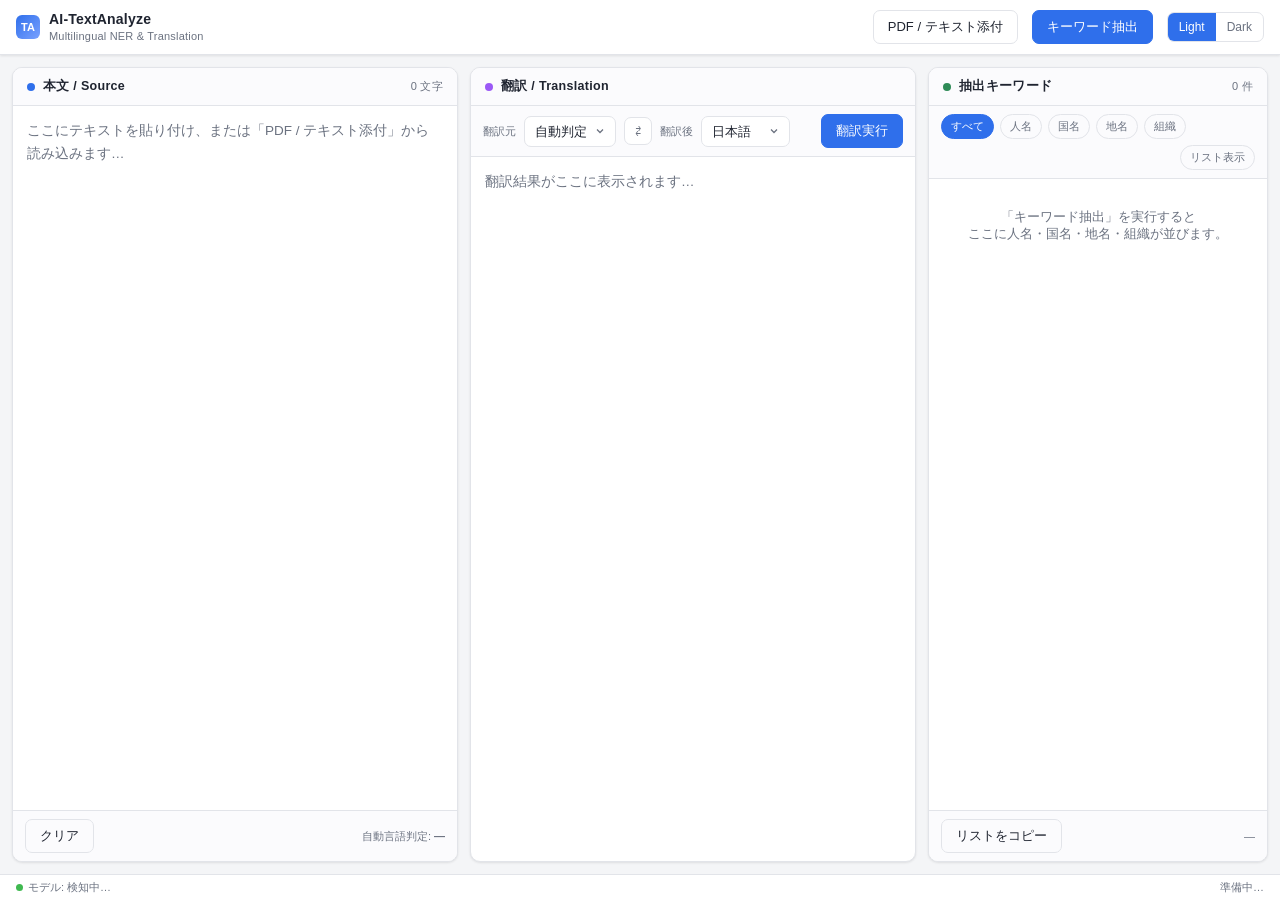
==== frontend/index.html @ 748b71b2 "feat: add offline CPU-only NER/translation desktop app scaffold Implement AI-TextAnalyze per docs/SP" ====
<!DOCTYPE html>
<html lang="ja">
<head>
  <meta charset="UTF-8">
  <meta name="viewport" content="width=device-width, initial-scale=1.0">
  <title>AI-TextAnalyze</title>
  <link rel="stylesheet" href="style.css">
</head>
<body>

  <div class="topbar">
    <div class="brand">
      <div class="logo">TA</div>
      <div>
        AI-TextAnalyze
        <br><small>Multilingual NER &amp; Translation</small>
      </div>
    </div>
    <div class="spacer"></div>
    <button class="btn ghost" id="btnAttach" onclick="attachFile()">PDF / テキスト添付</button>
    <button class="btn primary" id="btnExtract" onclick="extract()">キーワード抽出</button>
    <div class="toggle" id="themeToggle">
      <button data-t="light" class="active" onclick="setTheme('light')">Light</button>
      <button data-t="dark" onclick="setTheme('dark')">Dark</button>
    </div>
  </div>

  <div class="workspace">
    <div class="panel">
      <div class="panel-head">
        <span class="dot" style="background:#2f6feb"></span> 本文 / Source
        <span class="count" id="charCount">0 文字</span>
      </div>
      <div class="panel-body">
        <textarea id="source" placeholder="ここにテキストを貼り付け、または「PDF / テキスト添付」から読み込みます…" oninput="onSourceInput()"></textarea>
      </div>
      <div class="panel-foot">
        <button class="btn ghost" onclick="clearAll()">クリア</button>
        <span class="hint">自動言語判定: <b id="detLang">—</b></span>
      </div>
    </div>

    <div class="panel">
      <div class="panel-head">
        <span class="dot" style="background:#9b59f6"></span> 翻訳 / Translation
      </div>
      <div class="trans-controls">
        <span class="lbl">翻訳元</span>
        <select id="srcLang">
          <option value="auto">自動判定</option>
          <option value="ja">日本語</option>
          <option value="en">English</option>
          <option value="zh">中文</option>
          <option value="ru">Русский</option>
          <option value="ko">한국어</option>
        </select>
        <button class="swap" title="入れ替え" onclick="swapLang()">⇄</button>
        <span class="lbl">翻訳後</span>
        <select id="tgtLang">
          <option value="ja" selected>日本語</option>
          <option value="en">English</option>
          <option value="zh">中文</option>
          <option value="ru">Русский</option>
          <option value="ko">한국어</option>
        </select>
        <button class="btn primary" id="btnTranslate" style="margin-left:auto" onclick="translateText()">翻訳実行</button>
      </div>
      <div class="panel-body">
        <textarea id="target" placeholder="翻訳結果がここに表示されます…" readonly></textarea>
      </div>
    </div>

    <div class="panel">
      <div class="panel-head">
        <span class="dot" style="background:#2e8b57"></span> 抽出キーワード
        <span class="count" id="kwCount">0 件</span>
      </div>
      <div class="kw-toolbar">
        <button class="chip on" data-f="all" onclick="filterKw(this)">すべて</button>
        <button class="chip" data-f="per" onclick="filterKw(this)">人名</button>
        <button class="chip" data-f="country" onclick="filterKw(this)">国名</button>
        <button class="chip" data-f="city" onclick="filterKw(this)">地名</button>
        <button class="chip" data-f="org" onclick="filterKw(this)">組織</button>
        <button class="chip" style="margin-left:auto" onclick="toggleRaw()">リスト表示</button>
      </div>
      <div class="kw-list" id="kwList">
        <div class="kw-empty" style="padding:24px 14px;color:var(--text-sub);font-size:12.5px;text-align:center;">
          「キーワード抽出」を実行すると<br>ここに人名・国名・地名・組織が並びます。
        </div>
      </div>
      <pre class="kw-raw" id="kwRaw"></pre>
      <div class="panel-foot">
        <button class="btn ghost" onclick="copyRaw()">リストをコピー</button>
        <span class="hint" id="kwHint">—</span>
      </div>
    </div>
  </div>

  <div class="statusbar">
    <span id="modelStatus"><span class="status-dot" id="statusDot"></span>モデル: 検知中…</span>
    <span class="spacer"></span>
    <span id="statusMsg">準備中…</span>
  </div>

  <script src="app.js"></script>
</body>
</html>
---- frontend/style.css ----
:root {
  --bg: #f4f5f7;
  --panel: #ffffff;
  --panel-header: #fbfbfd;
  --border: #e2e4e9;
  --text: #1f2430;
  --text-sub: #6b7280;
  --accent: #2f6feb;
  --accent-hover: #2559c9;
  --input-bg: #ffffff;
  --tag-per: #e8f3ec;
  --tag-country: #fef3e2;
  --tag-city: #fff4e6;
  --tag-org: #eef2ff;
  --shadow: 0 1px 3px rgba(0,0,0,.06), 0 1px 2px rgba(0,0,0,.04);
  --toolbar: #ffffff;
}
html[data-theme="dark"] {
  --bg: #14161c;
  --panel: #1b1e26;
  --panel-header: #20242e;
  --border: #2b303c;
  --text: #e6e8ee;
  --text-sub: #8b93a4;
  --accent: #4c86ff;
  --accent-hover: #3d74e8;
  --input-bg: #14161c;
  --tag-per: #1c2e24;
  --tag-country: #33291a;
  --tag-city: #3a2e1a;
  --tag-org: #232a3d;
  --shadow: 0 1px 3px rgba(0,0,0,.4);
  --toolbar: #1b1e26;
}

* { box-sizing: border-box; margin: 0; padding: 0; }
html, body { height: 100%; }
body {
  font-family: -apple-system, "Segoe UI", "Hiragino Kaku Gothic ProN", "Yu Gothic UI", Meiryo, sans-serif;
  background: var(--bg);
  color: var(--text);
  display: flex;
  flex-direction: column;
  height: 100vh;
  overflow: hidden;
  transition: background .2s, color .2s;
}

.topbar {
  display: flex;
  align-items: center;
  gap: 14px;
  padding: 10px 16px;
  background: var(--toolbar);
  border-bottom: 1px solid var(--border);
  box-shadow: var(--shadow);
  z-index: 5;
}
.brand {
  display: flex;
  align-items: center;
  gap: 9px;
  font-weight: 600;
  font-size: 14px;
  letter-spacing: .2px;
}
.brand .logo {
  width: 24px; height: 24px;
  border-radius: 6px;
  background: linear-gradient(135deg, var(--accent), #7aa2ff);
  display: flex; align-items: center; justify-content: center;
  color: #fff; font-size: 11px; font-weight: 700;
}
.brand small { color: var(--text-sub); font-weight: 400; font-size: 11px; }
.topbar .spacer { flex: 1; }

.btn {
  font: inherit;
  font-size: 13px;
  border: 1px solid var(--border);
  background: var(--panel);
  color: var(--text);
  padding: 7px 14px;
  border-radius: 7px;
  cursor: pointer;
  transition: background .15s, border-color .15s, opacity .15s;
  display: inline-flex; align-items: center; gap: 6px;
}
.btn:hover:not(:disabled) { border-color: var(--accent); }
.btn:disabled { opacity: .45; cursor: not-allowed; }
.btn.primary {
  background: var(--accent);
  color: #fff;
  border-color: var(--accent);
  font-weight: 500;
}
.btn.primary:hover:not(:disabled) { background: var(--accent-hover); border-color: var(--accent-hover); }
.btn.ghost { background: transparent; }

select {
  font: inherit;
  font-size: 13px;
  padding: 7px 28px 7px 10px;
  border: 1px solid var(--border);
  border-radius: 7px;
  background: var(--input-bg) url("data:image/svg+xml;utf8,<svg xmlns='http://www.w3.org/2000/svg' width='12' height='12' viewBox='0 0 24 24' fill='none' stroke='%236b7280' stroke-width='2.5'><path d='M6 9l6 6 6-6'/></svg>") no-repeat right 9px center;
  color: var(--text);
  appearance: none;
  cursor: pointer;
}

.toggle {
  display: inline-flex;
  border: 1px solid var(--border);
  border-radius: 7px;
  overflow: hidden;
}
.toggle button {
  border: none; background: transparent; color: var(--text-sub);
  padding: 7px 11px; font: inherit; font-size: 12px; cursor: pointer;
  display: flex; align-items: center; gap: 5px;
}
.toggle button.active { background: var(--accent); color: #fff; }

.workspace {
  flex: 1;
  display: grid;
  grid-template-columns: 1fr 1fr 340px;
  gap: 12px;
  padding: 12px;
  min-height: 0;
}

.panel {
  background: var(--panel);
  border: 1px solid var(--border);
  border-radius: 10px;
  box-shadow: var(--shadow);
  display: flex;
  flex-direction: column;
  min-height: 0;
  overflow: hidden;
}
.panel-head {
  display: flex;
  align-items: center;
  gap: 8px;
  padding: 10px 14px;
  background: var(--panel-header);
  border-bottom: 1px solid var(--border);
  font-size: 12.5px;
  font-weight: 600;
  letter-spacing: .3px;
}
.panel-head .dot { width: 8px; height: 8px; border-radius: 50%; }
.panel-head .count {
  margin-left: auto;
  color: var(--text-sub);
  font-weight: 400;
  font-size: 11px;
}
.panel-body { flex: 1; min-height: 0; display: flex; flex-direction: column; }

textarea {
  flex: 1;
  resize: none;
  border: none;
  outline: none;
  padding: 14px;
  font: inherit;
  font-size: 13.5px;
  line-height: 1.7;
  background: transparent;
  color: var(--text);
}
textarea::placeholder { color: var(--text-sub); }

.panel-foot {
  border-top: 1px solid var(--border);
  padding: 8px 12px;
  display: flex;
  align-items: center;
  gap: 8px;
  background: var(--panel-header);
}
.panel-foot .hint { color: var(--text-sub); font-size: 11px; margin-left: auto; }

.trans-controls {
  display: flex;
  align-items: center;
  gap: 8px;
  padding: 8px 12px;
  border-bottom: 1px solid var(--border);
  background: var(--panel-header);
  flex-wrap: wrap;
}
.trans-controls .lbl { font-size: 11px; color: var(--text-sub); }
.swap {
  border: 1px solid var(--border);
  background: var(--panel);
  color: var(--text-sub);
  width: 28px; height: 28px;
  border-radius: 7px; cursor: pointer;
  display: flex; align-items: center; justify-content: center;
}
.swap:hover { color: var(--accent); border-color: var(--accent); }

.kw-toolbar {
  display: flex; gap: 6px; padding: 8px 12px;
  border-bottom: 1px solid var(--border);
  background: var(--panel-header);
  flex-wrap: wrap;
}
.chip {
  font-size: 11px; padding: 4px 9px; border-radius: 20px;
  border: 1px solid var(--border); background: transparent;
  color: var(--text-sub); cursor: pointer;
}
.chip.on { background: var(--accent); color:#fff; border-color: var(--accent); }

.kw-list { flex: 1; overflow-y: auto; padding: 6px; }
.kw-item {
  display: flex; align-items: center; gap: 10px;
  padding: 8px 10px; border-radius: 7px;
  font-size: 13px;
}
.kw-item:hover { background: var(--panel-header); }
.kw-badge {
  font-size: 10px; font-weight: 600; letter-spacing: .3px;
  padding: 2px 7px; border-radius: 4px; flex-shrink: 0;
  min-width: 44px; text-align: center;
}
.b-per { background: var(--tag-per); color: #2e8b57; }
.b-country { background: var(--tag-country); color: #c97b1e; }
.b-city { background: var(--tag-city); color: #b86a10; }
.b-org { background: var(--tag-org); color: var(--accent); }
html[data-theme="dark"] .b-per { color:#7ee0a3; }
html[data-theme="dark"] .b-country { color:#f0b968; }
html[data-theme="dark"] .b-city { color:#e8a84a; }
html[data-theme="dark"] .b-org { color:#8fb4ff; }
.kw-term { flex: 1; }
.kw-freq { font-size: 11px; color: var(--text-sub); }

.kw-raw {
  display:none;
  flex:1; padding:14px; font-size:13px; line-height:1.9;
  white-space:pre-wrap; overflow-y:auto; color:var(--text);
  font-family: "SF Mono", Consolas, monospace;
}

.statusbar {
  display: flex; align-items: center; gap: 16px;
  padding: 5px 16px;
  background: var(--toolbar);
  border-top: 1px solid var(--border);
  font-size: 11px; color: var(--text-sub);
}
.statusbar .spacer { flex: 1; }
.status-dot { width:7px; height:7px; border-radius:50%; background:#3fb950; display:inline-block; margin-right:5px; }
.status-dot.warn { background: #d29922; }

::-webkit-scrollbar { width: 10px; }
::-webkit-scrollbar-thumb { background: var(--border); border-radius: 10px; border: 2px solid var(--panel); }

@media (max-width: 1100px) {
  .workspace { grid-template-columns: 1fr 1fr; }
  .workspace .panel:last-child { grid-column: 1 / -1; max-height: 280px; }
}
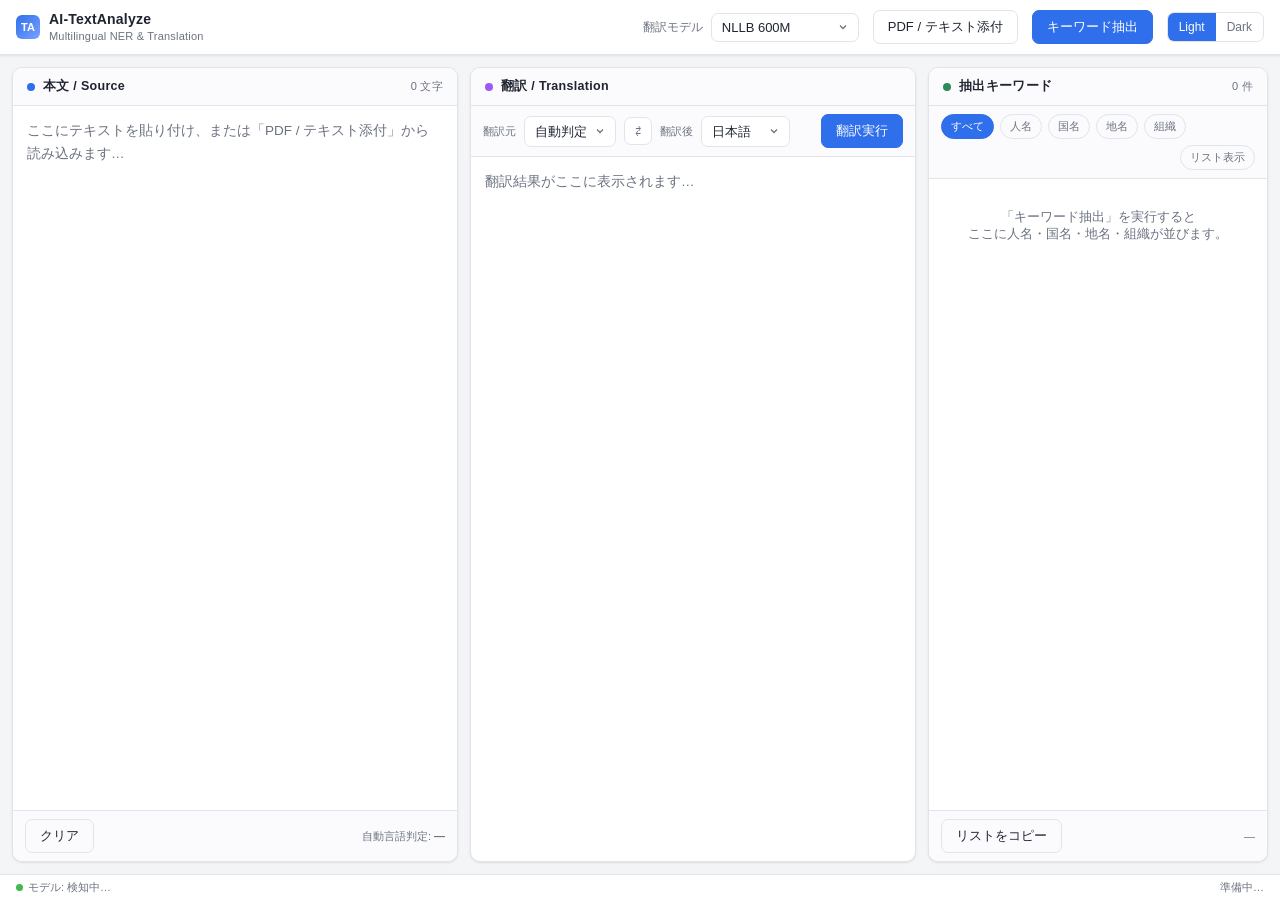
==== commit fd4be95d: "feat(mt): add 1.3B model picker and improve legal-document translation Expose NLLB 600M/1.3B selecti" ====
--- a/frontend/index.html
+++ b/frontend/index.html
@@ -17,6 +17,13 @@
       </div>
     </div>
     <div class="spacer"></div>
+    <label class="mt-model-picker">
+      <span class="lbl">翻訳モデル</span>
+      <select id="mtModelSelect" onchange="onMtModelChange()" aria-label="翻訳モデル選択">
+        <option value="nllb-600m">NLLB 600M</option>
+        <option value="nllb-1.3b">NLLB 1.3B</option>
+      </select>
+    </label>
     <button class="btn ghost" id="btnAttach" onclick="attachFile()">PDF / テキスト添付</button>
     <button class="btn primary" id="btnExtract" onclick="extract()">キーワード抽出</button>
     <div class="toggle" id="themeToggle">
@@ -102,6 +109,16 @@
     <span id="statusMsg">準備中…</span>
   </div>
 
+  <div class="progress-overlay" id="progressOverlay" style="display:none" aria-live="polite">
+    <div class="progress-box">
+      <div class="progress-label" id="progressLabel">処理中…</div>
+      <div class="progress-track" id="progressTrack">
+        <div class="progress-bar" id="progressBar"></div>
+      </div>
+      <div class="progress-detail" id="progressDetail"></div>
+    </div>
+  </div>
+
   <script src="app.js"></script>
 </body>
 </html>
--- a/frontend/style.css
+++ b/frontend/style.css
@@ -74,6 +74,20 @@
 .brand small { color: var(--text-sub); font-weight: 400; font-size: 11px; }
 .topbar .spacer { flex: 1; }
 
+.mt-model-picker {
+  display: inline-flex;
+  align-items: center;
+  gap: 8px;
+  font-size: 12px;
+  color: var(--text-sub);
+}
+.mt-model-picker .lbl { white-space: nowrap; }
+.mt-model-picker select {
+  min-width: 148px;
+  padding-top: 6px;
+  padding-bottom: 6px;
+}
+
 .btn {
   font: inherit;
   font-size: 13px;
@@ -266,3 +280,58 @@
   .workspace { grid-template-columns: 1fr 1fr; }
   .workspace .panel:last-child { grid-column: 1 / -1; max-height: 280px; }
 }
+
+/* ---- Center progress overlay ---- */
+.progress-overlay {
+  position: fixed;
+  inset: 0;
+  display: flex;
+  align-items: center;
+  justify-content: center;
+  background: rgba(0, 0, 0, 0.45);
+  z-index: 1000;
+}
+.progress-box {
+  min-width: 260px;
+  max-width: 360px;
+  padding: 18px 22px 16px;
+  border-radius: 10px;
+  background: rgba(0, 0, 0, 0.82);
+  border: 1px solid rgba(255, 220, 80, 0.35);
+  box-shadow: 0 8px 28px rgba(0, 0, 0, 0.35);
+  text-align: center;
+}
+.progress-label {
+  color: #ffd84d;
+  font-size: 14px;
+  font-weight: 600;
+  letter-spacing: 0.3px;
+  margin-bottom: 12px;
+}
+.progress-track {
+  height: 8px;
+  border-radius: 999px;
+  background: rgba(255, 255, 255, 0.12);
+  overflow: hidden;
+}
+.progress-bar {
+  height: 100%;
+  width: 0%;
+  border-radius: 999px;
+  background: linear-gradient(90deg, #e6b800, #ffd84d);
+  transition: width 0.25s ease;
+}
+.progress-bar.indeterminate {
+  width: 35% !important;
+  animation: progress-indeterminate 1.2s ease-in-out infinite;
+}
+@keyframes progress-indeterminate {
+  0% { transform: translateX(-120%); }
+  100% { transform: translateX(320%); }
+}
+.progress-detail {
+  margin-top: 8px;
+  color: #f0d060;
+  font-size: 11px;
+  min-height: 14px;
+}
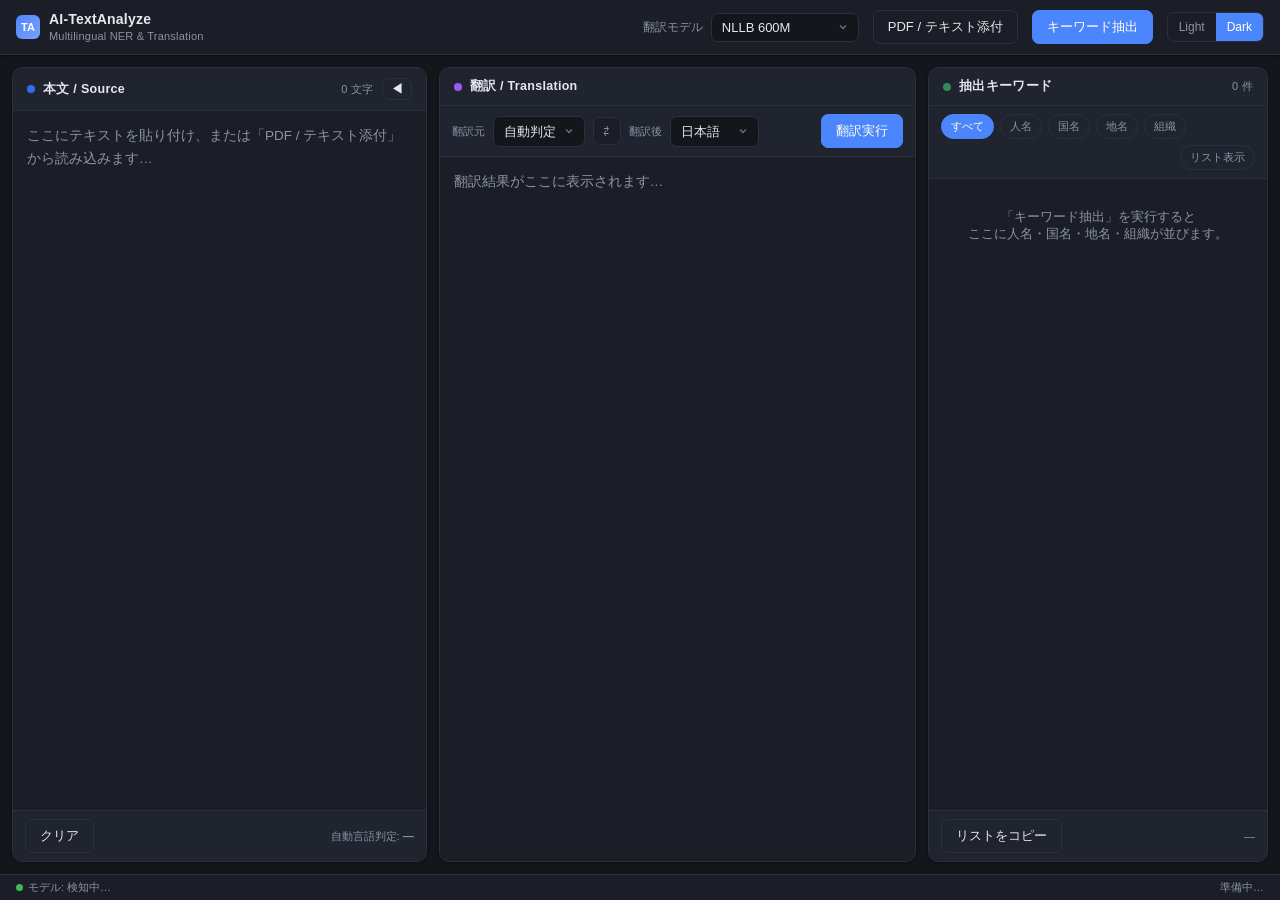
==== commit a0d8ff93: "feat(ui,mt): dark default, source sidebar, and honnyaku accuracy fixes Default to dark theme and col" ====
--- a/frontend/index.html
+++ b/frontend/index.html
@@ -1,5 +1,5 @@
 <!DOCTYPE html>
-<html lang="ja">
+<html lang="ja" data-theme="dark">
 <head>
   <meta charset="UTF-8">
   <meta name="viewport" content="width=device-width, initial-scale=1.0">
@@ -27,78 +27,101 @@
     <button class="btn ghost" id="btnAttach" onclick="attachFile()">PDF / テキスト添付</button>
     <button class="btn primary" id="btnExtract" onclick="extract()">キーワード抽出</button>
     <div class="toggle" id="themeToggle">
-      <button data-t="light" class="active" onclick="setTheme('light')">Light</button>
-      <button data-t="dark" onclick="setTheme('dark')">Dark</button>
+      <button data-t="light" onclick="setTheme('light')">Light</button>
+      <button data-t="dark" class="active" onclick="setTheme('dark')">Dark</button>
     </div>
   </div>
 
-  <div class="workspace">
-    <div class="panel">
+  <div class="workspace" id="workspace">
+    <div class="panel panel-source" id="sourcePanel">
       <div class="panel-head">
-        <span class="dot" style="background:#2f6feb"></span> 本文 / Source
+        <span class="dot" style="background:#2f6feb"></span>
+        <span class="panel-title">本文 / Source</span>
         <span class="count" id="charCount">0 文字</span>
+        <button
+          class="btn ghost icon-btn"
+          id="btnToggleSource"
+          type="button"
+          title="本文を折りたたむ"
+          aria-label="本文サイドバーを折りたたむ"
+          onclick="toggleSourceSidebar()"
+        >◀</button>
       </div>
-      <div class="panel-body">
+      <button
+        class="source-rail"
+        id="sourceRail"
+        type="button"
+        title="本文を展開"
+        aria-label="本文サイドバーを展開"
+        onclick="toggleSourceSidebar()"
+      >
+        <span class="source-rail-icon">▶</span>
+        <span class="source-rail-label">本文</span>
+        <span class="source-rail-count" id="charCountRail">0</span>
+      </button>
+      <div class="panel-body source-body">
         <textarea id="source" placeholder="ここにテキストを貼り付け、または「PDF / テキスト添付」から読み込みます…" oninput="onSourceInput()"></textarea>
       </div>
-      <div class="panel-foot">
+      <div class="panel-foot source-foot">
         <button class="btn ghost" onclick="clearAll()">クリア</button>
         <span class="hint">自動言語判定: <b id="detLang">—</b></span>
       </div>
     </div>
 
-    <div class="panel">
-      <div class="panel-head">
-        <span class="dot" style="background:#9b59f6"></span> 翻訳 / Translation
-      </div>
-      <div class="trans-controls">
-        <span class="lbl">翻訳元</span>
-        <select id="srcLang">
-          <option value="auto">自動判定</option>
-          <option value="ja">日本語</option>
-          <option value="en">English</option>
-          <option value="zh">中文</option>
-          <option value="ru">Русский</option>
-          <option value="ko">한국어</option>
-        </select>
-        <button class="swap" title="入れ替え" onclick="swapLang()">⇄</button>
-        <span class="lbl">翻訳後</span>
-        <select id="tgtLang">
-          <option value="ja" selected>日本語</option>
-          <option value="en">English</option>
-          <option value="zh">中文</option>
-          <option value="ru">Русский</option>
-          <option value="ko">한국어</option>
-        </select>
-        <button class="btn primary" id="btnTranslate" style="margin-left:auto" onclick="translateText()">翻訳実行</button>
-      </div>
-      <div class="panel-body">
-        <textarea id="target" placeholder="翻訳結果がここに表示されます…" readonly></textarea>
-      </div>
-    </div>
-
-    <div class="panel">
-      <div class="panel-head">
-        <span class="dot" style="background:#2e8b57"></span> 抽出キーワード
-        <span class="count" id="kwCount">0 件</span>
-      </div>
-      <div class="kw-toolbar">
-        <button class="chip on" data-f="all" onclick="filterKw(this)">すべて</button>
-        <button class="chip" data-f="per" onclick="filterKw(this)">人名</button>
-        <button class="chip" data-f="country" onclick="filterKw(this)">国名</button>
-        <button class="chip" data-f="city" onclick="filterKw(this)">地名</button>
-        <button class="chip" data-f="org" onclick="filterKw(this)">組織</button>
-        <button class="chip" style="margin-left:auto" onclick="toggleRaw()">リスト表示</button>
-      </div>
-      <div class="kw-list" id="kwList">
-        <div class="kw-empty" style="padding:24px 14px;color:var(--text-sub);font-size:12.5px;text-align:center;">
-          「キーワード抽出」を実行すると<br>ここに人名・国名・地名・組織が並びます。
+    <div class="main-panels">
+      <div class="panel">
+        <div class="panel-head">
+          <span class="dot" style="background:#9b59f6"></span> 翻訳 / Translation
+        </div>
+        <div class="trans-controls">
+          <span class="lbl">翻訳元</span>
+          <select id="srcLang">
+            <option value="auto">自動判定</option>
+            <option value="ja">日本語</option>
+            <option value="en">English</option>
+            <option value="zh">中文</option>
+            <option value="ru">Русский</option>
+            <option value="ko">한국어</option>
+          </select>
+          <button class="swap" title="入れ替え" onclick="swapLang()">⇄</button>
+          <span class="lbl">翻訳後</span>
+          <select id="tgtLang">
+            <option value="ja" selected>日本語</option>
+            <option value="en">English</option>
+            <option value="zh">中文</option>
+            <option value="ru">Русский</option>
+            <option value="ko">한국어</option>
+          </select>
+          <button class="btn primary" id="btnTranslate" style="margin-left:auto" onclick="translateText()">翻訳実行</button>
+        </div>
+        <div class="panel-body">
+          <textarea id="target" placeholder="翻訳結果がここに表示されます…" readonly></textarea>
         </div>
       </div>
-      <pre class="kw-raw" id="kwRaw"></pre>
-      <div class="panel-foot">
-        <button class="btn ghost" onclick="copyRaw()">リストをコピー</button>
-        <span class="hint" id="kwHint">—</span>
+
+      <div class="panel panel-keywords">
+        <div class="panel-head">
+          <span class="dot" style="background:#2e8b57"></span> 抽出キーワード
+          <span class="count" id="kwCount">0 件</span>
+        </div>
+        <div class="kw-toolbar">
+          <button class="chip on" data-f="all" onclick="filterKw(this)">すべて</button>
+          <button class="chip" data-f="per" onclick="filterKw(this)">人名</button>
+          <button class="chip" data-f="country" onclick="filterKw(this)">国名</button>
+          <button class="chip" data-f="city" onclick="filterKw(this)">地名</button>
+          <button class="chip" data-f="org" onclick="filterKw(this)">組織</button>
+          <button class="chip" style="margin-left:auto" onclick="toggleRaw()">リスト表示</button>
+        </div>
+        <div class="kw-list" id="kwList">
+          <div class="kw-empty" style="padding:24px 14px;color:var(--text-sub);font-size:12.5px;text-align:center;">
+            「キーワード抽出」を実行すると<br>ここに人名・国名・地名・組織が並びます。
+          </div>
+        </div>
+        <pre class="kw-raw" id="kwRaw"></pre>
+        <div class="panel-foot">
+          <button class="btn ghost" onclick="copyRaw()">リストをコピー</button>
+          <span class="hint" id="kwHint">—</span>
+        </div>
       </div>
     </div>
   </div>
--- a/frontend/style.css
+++ b/frontend/style.css
@@ -139,9 +139,20 @@
 .workspace {
   flex: 1;
   display: grid;
-  grid-template-columns: 1fr 1fr 340px;
+  grid-template-columns: minmax(280px, 1fr) minmax(0, 2fr);
   gap: 12px;
   padding: 12px;
+  min-height: 0;
+}
+.workspace.source-collapsed {
+  grid-template-columns: 48px minmax(0, 1fr);
+}
+
+.main-panels {
+  display: grid;
+  grid-template-columns: minmax(0, 1fr) 340px;
+  gap: 12px;
+  min-width: 0;
   min-height: 0;
 }
 
@@ -154,6 +165,9 @@
   flex-direction: column;
   min-height: 0;
   overflow: hidden;
+}
+.panel-source {
+  transition: width .2s ease;
 }
 .panel-head {
   display: flex;
@@ -167,13 +181,62 @@
   letter-spacing: .3px;
 }
 .panel-head .dot { width: 8px; height: 8px; border-radius: 50%; }
+.panel-head .panel-title { white-space: nowrap; }
 .panel-head .count {
   margin-left: auto;
   color: var(--text-sub);
   font-weight: 400;
   font-size: 11px;
 }
+.icon-btn {
+  padding: 4px 8px;
+  min-width: 28px;
+  justify-content: center;
+  font-size: 12px;
+  line-height: 1;
+}
 .panel-body { flex: 1; min-height: 0; display: flex; flex-direction: column; }
+
+.source-rail {
+  display: none;
+  flex: 1;
+  width: 100%;
+  border: none;
+  background: var(--panel-header);
+  color: var(--text-sub);
+  cursor: pointer;
+  flex-direction: column;
+  align-items: center;
+  justify-content: flex-start;
+  gap: 12px;
+  padding: 14px 0;
+}
+.source-rail:hover { color: var(--accent); background: var(--panel); }
+.source-rail-icon { font-size: 12px; line-height: 1; }
+.source-rail-label {
+  writing-mode: vertical-rl;
+  text-orientation: mixed;
+  font-size: 12px;
+  font-weight: 600;
+  letter-spacing: 0.2em;
+}
+.source-rail-count {
+  font-size: 10px;
+  writing-mode: horizontal-tb;
+  color: var(--text-sub);
+}
+
+.workspace.source-collapsed .panel-source .panel-head,
+.workspace.source-collapsed .panel-source .source-body,
+.workspace.source-collapsed .panel-source .source-foot {
+  display: none;
+}
+.workspace.source-collapsed .panel-source .source-rail {
+  display: flex;
+}
+.workspace.source-collapsed .panel-source {
+  min-width: 48px;
+}
 
 textarea {
   flex: 1;
@@ -277,8 +340,13 @@
 ::-webkit-scrollbar-thumb { background: var(--border); border-radius: 10px; border: 2px solid var(--panel); }
 
 @media (max-width: 1100px) {
-  .workspace { grid-template-columns: 1fr 1fr; }
-  .workspace .panel:last-child { grid-column: 1 / -1; max-height: 280px; }
+  .workspace:not(.source-collapsed) {
+    grid-template-columns: minmax(220px, 0.9fr) minmax(0, 1.1fr);
+  }
+  .main-panels {
+    grid-template-columns: 1fr;
+  }
+  .panel-keywords { max-height: 280px; }
 }
 
 /* ---- Center progress overlay ---- */
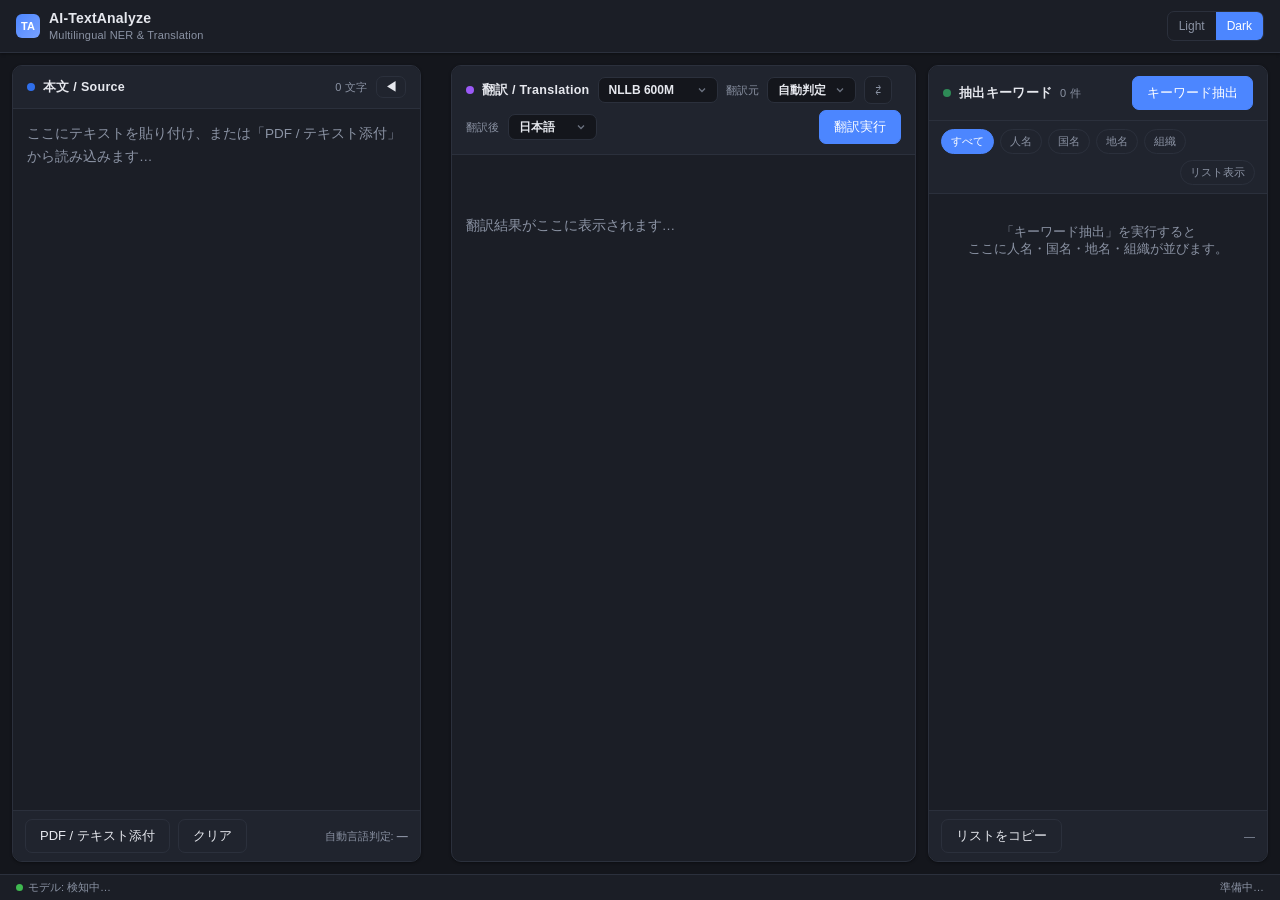
==== commit aa5c5c34: "feat(ui,release): portable build fixes and full UI/UX overhaul Relocate controls to panel headers, a" ====
--- a/frontend/index.html
+++ b/frontend/index.html
@@ -17,15 +17,6 @@
       </div>
     </div>
     <div class="spacer"></div>
-    <label class="mt-model-picker">
-      <span class="lbl">翻訳モデル</span>
-      <select id="mtModelSelect" onchange="onMtModelChange()" aria-label="翻訳モデル選択">
-        <option value="nllb-600m">NLLB 600M</option>
-        <option value="nllb-1.3b">NLLB 1.3B</option>
-      </select>
-    </label>
-    <button class="btn ghost" id="btnAttach" onclick="attachFile()">PDF / テキスト添付</button>
-    <button class="btn primary" id="btnExtract" onclick="extract()">キーワード抽出</button>
     <div class="toggle" id="themeToggle">
       <button data-t="light" onclick="setTheme('light')">Light</button>
       <button data-t="dark" class="active" onclick="setTheme('dark')">Dark</button>
@@ -60,22 +51,36 @@
         <span class="source-rail-count" id="charCountRail">0</span>
       </button>
       <div class="panel-body source-body">
-        <textarea id="source" placeholder="ここにテキストを貼り付け、または「PDF / テキスト添付」から読み込みます…" oninput="onSourceInput()"></textarea>
+        <div
+          id="source"
+          class="text-surface source-surface"
+          contenteditable="true"
+          spellcheck="false"
+          data-placeholder="ここにテキストを貼り付け、または「PDF / テキスト添付」から読み込みます…"
+        ></div>
       </div>
       <div class="panel-foot source-foot">
-        <button class="btn ghost" onclick="clearAll()">クリア</button>
+        <button class="btn ghost" id="btnAttach" type="button" onclick="attachFile()">PDF / テキスト添付</button>
+        <button class="btn ghost" type="button" onclick="clearAll()">クリア</button>
         <span class="hint">自動言語判定: <b id="detLang">—</b></span>
       </div>
     </div>
 
-    <div class="main-panels">
-      <div class="panel">
-        <div class="panel-head">
-          <span class="dot" style="background:#9b59f6"></span> 翻訳 / Translation
-        </div>
-        <div class="trans-controls">
+    <div class="splitter" id="splitter" role="separator" aria-orientation="vertical" aria-label="本文と翻訳の幅を変更"></div>
+
+    <div class="main-panels" id="mainPanels">
+      <div class="panel panel-translate">
+        <div class="panel-head trans-head">
+          <span class="dot" style="background:#9b59f6"></span>
+          <span class="panel-title">翻訳 / Translation</span>
+          <label class="mt-model-picker compact">
+            <select id="mtModelSelect" onchange="onMtModelChange()" aria-label="翻訳モデル選択">
+              <option value="nllb-600m">NLLB 600M</option>
+              <option value="nllb-1.3b">NLLB 1.3B</option>
+            </select>
+          </label>
           <span class="lbl">翻訳元</span>
-          <select id="srcLang">
+          <select id="srcLang" aria-label="翻訳元言語">
             <option value="auto">自動判定</option>
             <option value="ja">日本語</option>
             <option value="en">English</option>
@@ -83,34 +88,38 @@
             <option value="ru">Русский</option>
             <option value="ko">한국어</option>
           </select>
-          <button class="swap" title="入れ替え" onclick="swapLang()">⇄</button>
+          <button class="swap" type="button" title="入れ替え" aria-label="翻訳元と翻訳後を入れ替え" onclick="swapLang()">⇄</button>
           <span class="lbl">翻訳後</span>
-          <select id="tgtLang">
+          <select id="tgtLang" aria-label="翻訳後言語">
             <option value="ja" selected>日本語</option>
             <option value="en">English</option>
             <option value="zh">中文</option>
             <option value="ru">Русский</option>
             <option value="ko">한국어</option>
           </select>
-          <button class="btn primary" id="btnTranslate" style="margin-left:auto" onclick="translateText()">翻訳実行</button>
+          <button class="btn primary" id="btnTranslate" type="button" onclick="translateText()">翻訳実行</button>
         </div>
         <div class="panel-body">
-          <textarea id="target" placeholder="翻訳結果がここに表示されます…" readonly></textarea>
+          <div id="targetView" class="text-surface target-surface" aria-label="翻訳結果">
+            <div class="target-empty">翻訳結果がここに表示されます…</div>
+          </div>
         </div>
       </div>
 
       <div class="panel panel-keywords">
-        <div class="panel-head">
-          <span class="dot" style="background:#2e8b57"></span> 抽出キーワード
+        <div class="panel-head kw-head">
+          <span class="dot" style="background:#2e8b57"></span>
+          <span class="panel-title">抽出キーワード</span>
           <span class="count" id="kwCount">0 件</span>
+          <button class="btn primary" id="btnExtract" type="button" onclick="extract()">キーワード抽出</button>
         </div>
         <div class="kw-toolbar">
-          <button class="chip on" data-f="all" onclick="filterKw(this)">すべて</button>
-          <button class="chip" data-f="per" onclick="filterKw(this)">人名</button>
-          <button class="chip" data-f="country" onclick="filterKw(this)">国名</button>
-          <button class="chip" data-f="city" onclick="filterKw(this)">地名</button>
-          <button class="chip" data-f="org" onclick="filterKw(this)">組織</button>
-          <button class="chip" style="margin-left:auto" onclick="toggleRaw()">リスト表示</button>
+          <button class="chip on" data-f="all" type="button" onclick="filterKw(this)">すべて</button>
+          <button class="chip" data-f="per" type="button" onclick="filterKw(this)">人名</button>
+          <button class="chip" data-f="country" type="button" onclick="filterKw(this)">国名</button>
+          <button class="chip" data-f="city" type="button" onclick="filterKw(this)">地名</button>
+          <button class="chip" data-f="org" type="button" onclick="filterKw(this)">組織</button>
+          <button class="chip" style="margin-left:auto" type="button" onclick="toggleRaw()">リスト表示</button>
         </div>
         <div class="kw-list" id="kwList">
           <div class="kw-empty" style="padding:24px 14px;color:var(--text-sub);font-size:12.5px;text-align:center;">
@@ -119,7 +128,7 @@
         </div>
         <pre class="kw-raw" id="kwRaw"></pre>
         <div class="panel-foot">
-          <button class="btn ghost" onclick="copyRaw()">リストをコピー</button>
+          <button class="btn ghost" type="button" onclick="copyRaw()">リストをコピー</button>
           <span class="hint" id="kwHint">—</span>
         </div>
       </div>
--- a/frontend/style.css
+++ b/frontend/style.css
@@ -14,6 +14,8 @@
   --tag-org: #eef2ff;
   --shadow: 0 1px 3px rgba(0,0,0,.06), 0 1px 2px rgba(0,0,0,.04);
   --toolbar: #ffffff;
+  --kw-mark: #ffe566;
+  --align-hl: rgba(255, 120, 120, 0.28);
 }
 html[data-theme="dark"] {
   --bg: #14161c;
@@ -31,6 +33,8 @@
   --tag-org: #232a3d;
   --shadow: 0 1px 3px rgba(0,0,0,.4);
   --toolbar: #1b1e26;
+  --kw-mark: #c9a800;
+  --align-hl: rgba(255, 100, 100, 0.32);
 }
 
 * { box-sizing: border-box; margin: 0; padding: 0; }
@@ -136,16 +140,43 @@
 }
 .toggle button.active { background: var(--accent); color: #fff; }
 
+.mt-model-picker.compact select {
+  min-width: 120px;
+  padding-top: 5px;
+  padding-bottom: 5px;
+  font-size: 12px;
+}
+
 .workspace {
   flex: 1;
   display: grid;
-  grid-template-columns: minmax(280px, 1fr) minmax(0, 2fr);
-  gap: 12px;
+  grid-template-columns: var(--source-col-width, minmax(280px, 1fr)) 6px minmax(0, 2fr);
+  gap: 0 12px;
   padding: 12px;
   min-height: 0;
 }
 .workspace.source-collapsed {
-  grid-template-columns: 48px minmax(0, 1fr);
+  grid-template-columns: 48px 0 minmax(0, 1fr);
+}
+
+.splitter {
+  width: 6px;
+  margin: 0 -3px;
+  cursor: col-resize;
+  border-radius: 4px;
+  background: transparent;
+  transition: background 0.15s;
+  z-index: 2;
+  align-self: stretch;
+}
+.splitter:hover,
+.splitter.dragging {
+  background: var(--accent);
+  opacity: 0.45;
+}
+.workspace.source-collapsed .splitter {
+  display: none;
+  pointer-events: none;
 }
 
 .main-panels {
@@ -183,10 +214,50 @@
 .panel-head .dot { width: 8px; height: 8px; border-radius: 50%; }
 .panel-head .panel-title { white-space: nowrap; }
 .panel-head .count {
-  margin-left: auto;
   color: var(--text-sub);
   font-weight: 400;
   font-size: 11px;
+}
+.panel-head.kw-head .count,
+.panel-head.trans-head .panel-title {
+  margin-right: 0;
+}
+.panel-head.kw-head #btnExtract {
+  margin-left: auto;
+}
+.trans-head {
+  flex-wrap: wrap;
+  gap: 6px 8px;
+}
+.trans-head .lbl {
+  font-size: 11px;
+  color: var(--text-sub);
+  font-weight: 400;
+}
+.trans-head select {
+  padding-top: 5px;
+  padding-bottom: 5px;
+  font-size: 12px;
+}
+.trans-head .swap {
+  border: 1px solid var(--border);
+  background: var(--panel);
+  color: var(--text-sub);
+  width: 28px;
+  height: 28px;
+  border-radius: 7px;
+  cursor: pointer;
+  display: flex;
+  align-items: center;
+  justify-content: center;
+  flex-shrink: 0;
+}
+.trans-head .swap:hover {
+  color: var(--accent);
+  border-color: var(--accent);
+}
+.trans-head #btnTranslate {
+  margin-left: auto;
 }
 .icon-btn {
   padding: 4px 8px;
@@ -236,6 +307,10 @@
 }
 .workspace.source-collapsed .panel-source {
   min-width: 48px;
+}
+
+.panel-source .panel-head .count {
+  margin-left: auto;
 }
 
 textarea {
@@ -252,6 +327,67 @@
 }
 textarea::placeholder { color: var(--text-sub); }
 
+textarea::placeholder { color: var(--text-sub); }
+
+.text-surface {
+  flex: 1;
+  overflow-y: auto;
+  padding: 14px;
+  font: inherit;
+  font-size: 13.5px;
+  line-height: 1.7;
+  background: transparent;
+  color: var(--text);
+  outline: none;
+  white-space: pre-wrap;
+  word-break: break-word;
+}
+.text-surface:empty::before {
+  content: attr(data-placeholder);
+  color: var(--text-sub);
+  pointer-events: none;
+}
+.source-surface {
+  min-height: 100%;
+}
+.target-surface {
+  min-height: 100%;
+}
+.target-empty {
+  color: var(--text-sub);
+  font-size: 13.5px;
+}
+.mt-unit {
+  padding: 2px 4px;
+  margin: 0 -4px;
+  border-radius: 4px;
+  cursor: pointer;
+  transition: background 0.12s;
+}
+.mt-unit:hover {
+  background: var(--panel-header);
+}
+.mt-unit.align-hl {
+  background: var(--align-hl);
+}
+.source-span.align-hl {
+  background: var(--align-hl);
+  border-radius: 3px;
+}
+mark.kw-mark {
+  background: var(--kw-mark);
+  color: inherit;
+  padding: 0 1px;
+  border-radius: 2px;
+}
+mark.align-hl,
+.source-span.align-hl {
+  background: var(--align-hl);
+  color: inherit;
+  padding: 0 1px;
+  border-radius: 2px;
+}
+
 .panel-foot {
   border-top: 1px solid var(--border);
   padding: 8px 12px;
@@ -263,13 +399,7 @@
 .panel-foot .hint { color: var(--text-sub); font-size: 11px; margin-left: auto; }
 
 .trans-controls {
-  display: flex;
-  align-items: center;
-  gap: 8px;
-  padding: 8px 12px;
-  border-bottom: 1px solid var(--border);
-  background: var(--panel-header);
-  flex-wrap: wrap;
+  display: none;
 }
 .trans-controls .lbl { font-size: 11px; color: var(--text-sub); }
 .swap {
@@ -296,12 +426,20 @@
 .chip.on { background: var(--accent); color:#fff; border-color: var(--accent); }
 
 .kw-list { flex: 1; overflow-y: auto; padding: 6px; }
+.panel-foot .hint { color: var(--text-sub); font-size: 11px; margin-left: auto; }
+
 .kw-item {
   display: flex; align-items: center; gap: 10px;
   padding: 8px 10px; border-radius: 7px;
   font-size: 13px;
+  cursor: pointer;
+  border: 1px solid transparent;
 }
 .kw-item:hover { background: var(--panel-header); }
+.kw-item.selected {
+  background: var(--panel-header);
+  border-color: var(--accent);
+}
 .kw-badge {
   font-size: 10px; font-weight: 600; letter-spacing: .3px;
   padding: 2px 7px; border-radius: 4px; flex-shrink: 0;
@@ -341,7 +479,7 @@
 
 @media (max-width: 1100px) {
   .workspace:not(.source-collapsed) {
-    grid-template-columns: minmax(220px, 0.9fr) minmax(0, 1.1fr);
+    grid-template-columns: var(--source-col-width, minmax(220px, 0.9fr)) 6px minmax(0, 1.1fr);
   }
   .main-panels {
     grid-template-columns: 1fr;
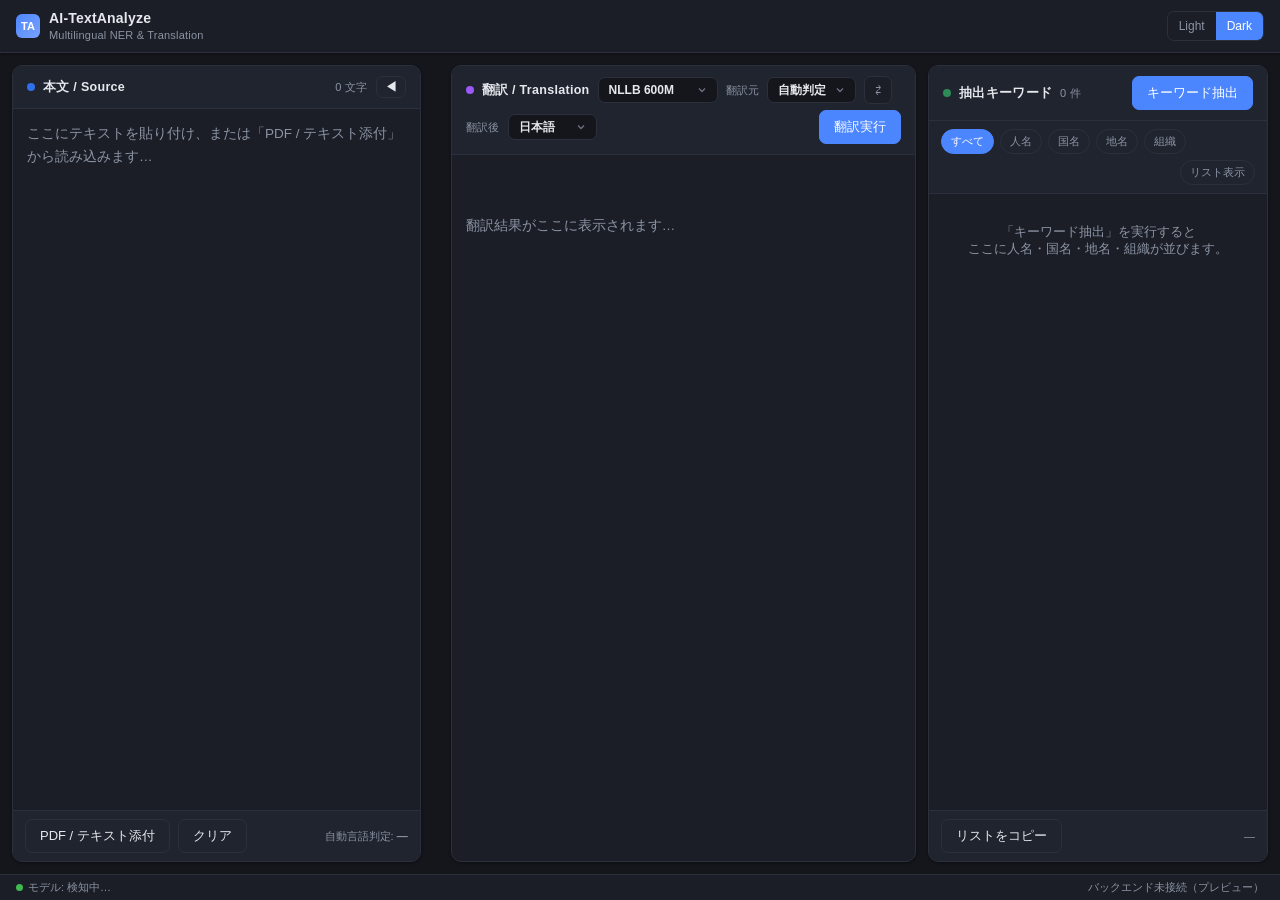
==== commit 36933fe5: "fix(ui,release): reliable unit alignment and fast onedir startup Translation click highlight failed " ====
--- a/frontend/index.html
+++ b/frontend/index.html
@@ -57,6 +57,13 @@
           contenteditable="true"
           spellcheck="false"
           data-placeholder="ここにテキストを貼り付け、または「PDF / テキスト添付」から読み込みます…"
+        ></div>
+        <!-- 翻訳後: unit 単位で本文側もクリック連動ハイライトする -->
+        <div
+          id="sourceAlignView"
+          class="text-surface source-surface align-units-view"
+          hidden
+          aria-label="本文（対応ハイライト）"
         ></div>
       </div>
       <div class="panel-foot source-foot">
@@ -141,13 +148,13 @@
     <span id="statusMsg">準備中…</span>
   </div>
 
-  <div class="progress-overlay" id="progressOverlay" style="display:none" aria-live="polite">
+  <div class="progress-overlay" id="progressOverlay" style="display:flex" aria-live="polite">
     <div class="progress-box">
-      <div class="progress-label" id="progressLabel">処理中…</div>
+      <div class="progress-label" id="progressLabel">起動中…</div>
       <div class="progress-track" id="progressTrack">
-        <div class="progress-bar" id="progressBar"></div>
+        <div class="progress-bar indeterminate" id="progressBar" style="width:35%"></div>
       </div>
-      <div class="progress-detail" id="progressDetail"></div>
+      <div class="progress-detail" id="progressDetail">UI を準備しています</div>
     </div>
   </div>
 
--- a/frontend/style.css
+++ b/frontend/style.css
@@ -347,8 +347,17 @@
   color: var(--text-sub);
   pointer-events: none;
 }
+.source-body {
+  display: flex;
+  flex-direction: column;
+  min-height: 0;
+  flex: 1;
+}
 .source-surface {
   min-height: 100%;
+}
+.align-units-view {
+  flex: 1;
 }
 .target-surface {
   min-height: 100%;
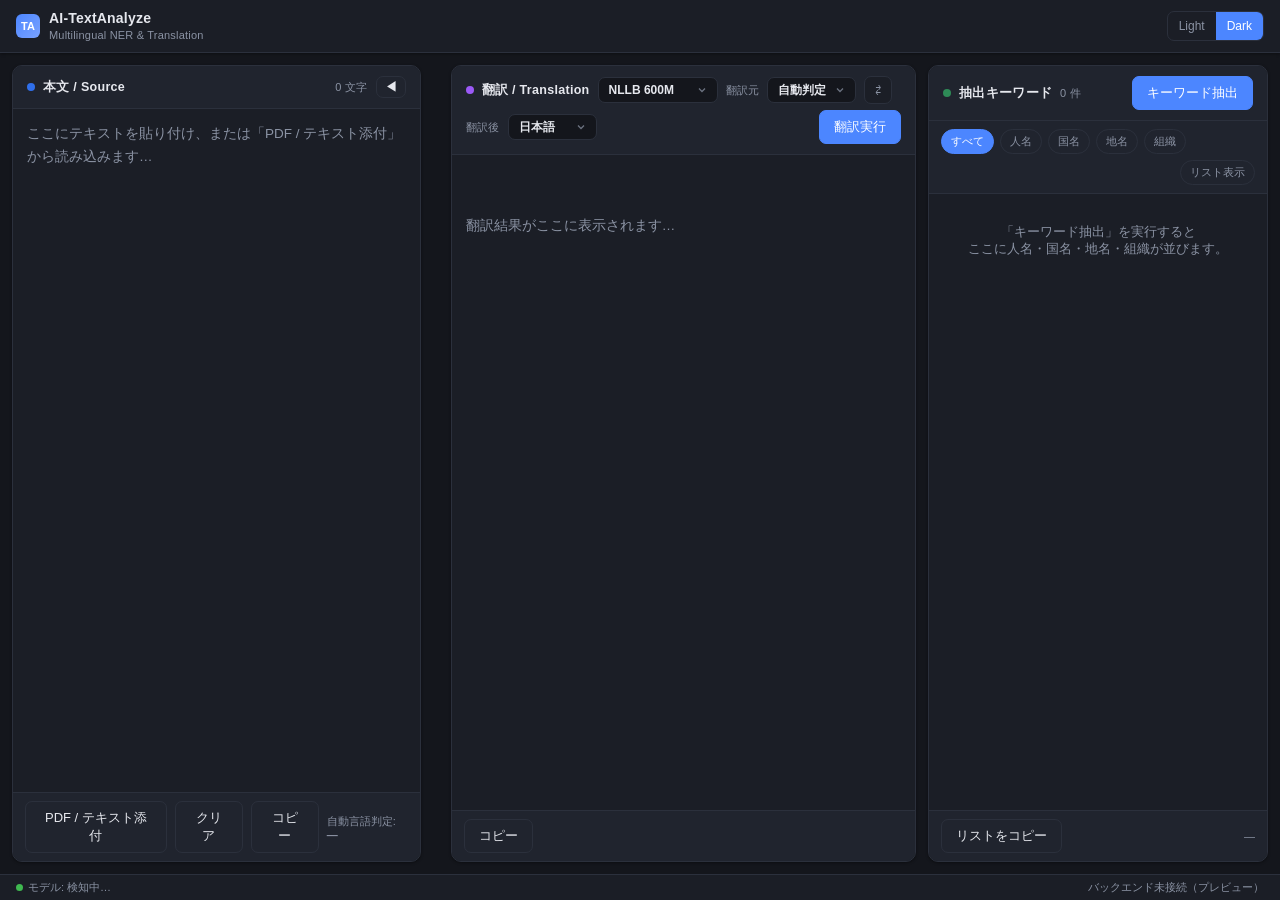
==== commit 3af72b23: "feat(ui): add copy buttons for source and translation panes Let analysts copy the current source tex" ====
--- a/frontend/index.html
+++ b/frontend/index.html
@@ -69,6 +69,7 @@
       <div class="panel-foot source-foot">
         <button class="btn ghost" id="btnAttach" type="button" onclick="attachFile()">PDF / テキスト添付</button>
         <button class="btn ghost" type="button" onclick="clearAll()">クリア</button>
+        <button class="btn ghost" id="btnCopySource" type="button" onclick="copySource()">コピー</button>
         <span class="hint">自動言語判定: <b id="detLang">—</b></span>
       </div>
     </div>
@@ -110,6 +111,9 @@
           <div id="targetView" class="text-surface target-surface" aria-label="翻訳結果">
             <div class="target-empty">翻訳結果がここに表示されます…</div>
           </div>
+        </div>
+        <div class="panel-foot translate-foot">
+          <button class="btn ghost" id="btnCopyTarget" type="button" onclick="copyTarget()">コピー</button>
         </div>
       </div>
 
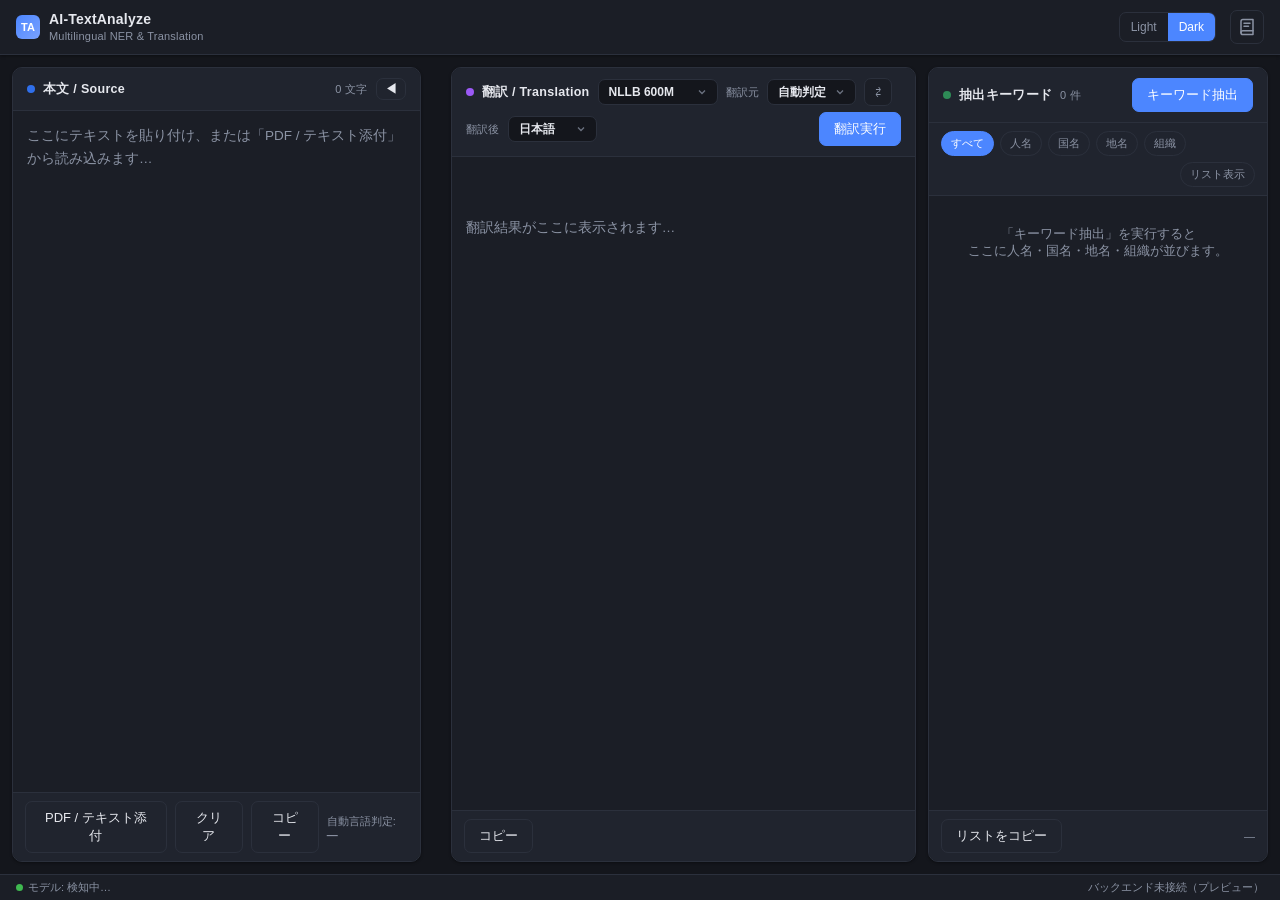
==== commit fde0496c: "feat(ui): add help book button and separate help window Beginner guide covers the PDF/paste-to-resul" ====
--- a/frontend/index.html
+++ b/frontend/index.html
@@ -21,6 +21,13 @@
       <button data-t="light" onclick="setTheme('light')">Light</button>
       <button data-t="dark" class="active" onclick="setTheme('dark')">Dark</button>
     </div>
+    <button type="button" class="help-btn" id="btnHelp" onclick="openHelp()" title="ヘルプ" aria-label="ヘルプを開く">
+      <svg width="18" height="18" viewBox="0 0 24 24" fill="none" stroke="currentColor" stroke-width="2" stroke-linecap="round" stroke-linejoin="round" aria-hidden="true">
+        <path d="M4 19.5A2.5 2.5 0 0 1 6.5 17H20"/>
+        <path d="M6.5 2H20v20H6.5A2.5 2.5 0 0 1 4 19.5v-15A2.5 2.5 0 0 1 6.5 2z"/>
+        <path d="M8 7h8M8 11h6"/>
+      </svg>
+    </button>
   </div>
 
   <div class="workspace" id="workspace">
--- a/frontend/style.css
+++ b/frontend/style.css
@@ -78,6 +78,29 @@
 .brand small { color: var(--text-sub); font-weight: 400; font-size: 11px; }
 .topbar .spacer { flex: 1; }
 
+.help-btn {
+  display: inline-flex;
+  align-items: center;
+  justify-content: center;
+  width: 34px;
+  height: 34px;
+  padding: 0;
+  border: 1px solid var(--border);
+  border-radius: 7px;
+  background: var(--panel);
+  color: var(--text-sub);
+  cursor: pointer;
+  flex-shrink: 0;
+}
+.help-btn:hover {
+  color: var(--accent);
+  border-color: var(--accent);
+}
+.help-btn:focus-visible {
+  outline: 2px solid var(--accent);
+  outline-offset: 2px;
+}
+
 .mt-model-picker {
   display: inline-flex;
   align-items: center;
